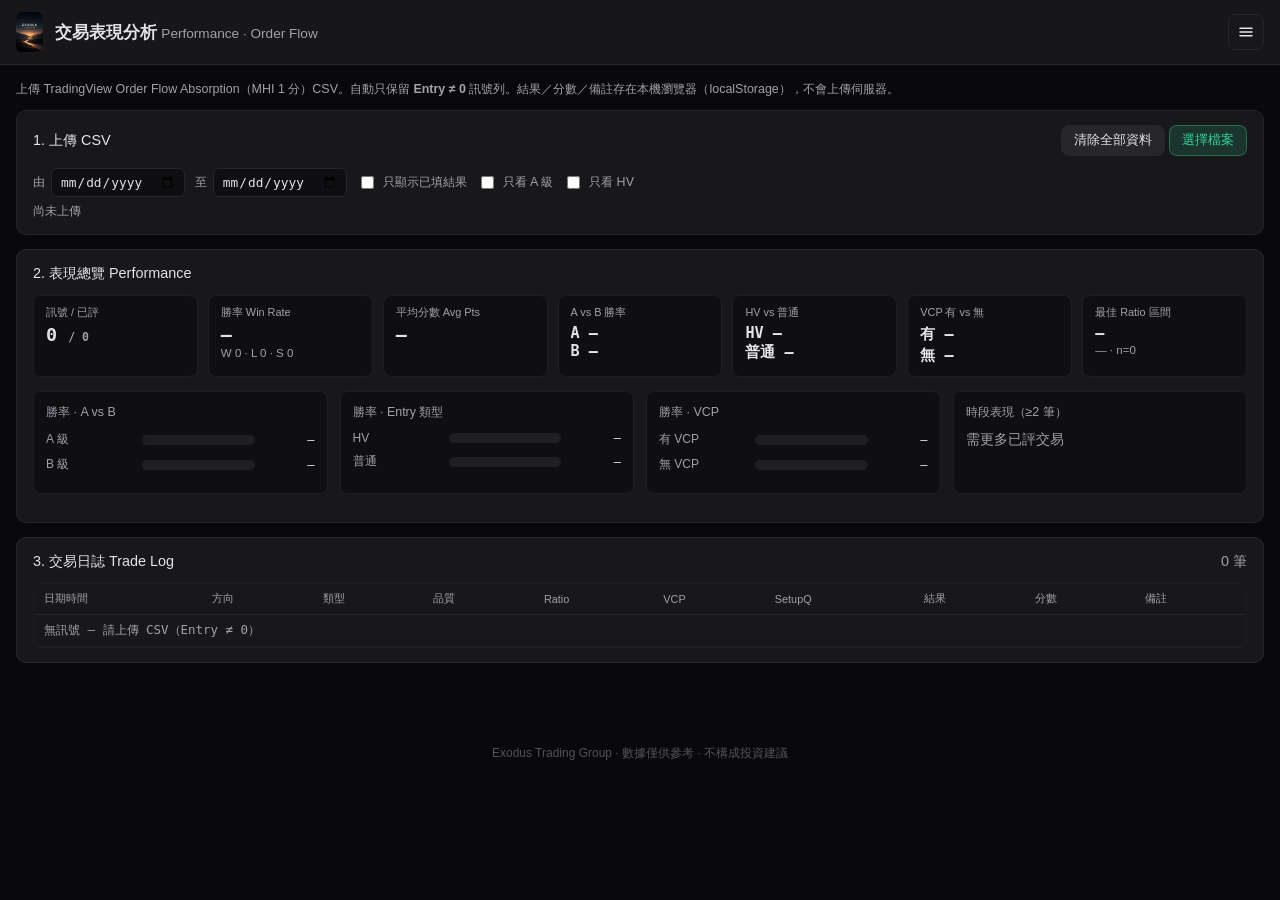
==== analysis/index.html @ 1570cea7 "Add files via upload" ====
<!DOCTYPE html>
<html lang="zh-HK">
<head>
<meta charset="UTF-8" />
<meta name="viewport" content="width=device-width, initial-scale=1.0" />
<link rel="icon" type="image/png" href="favicon.png" />
<title>交易表現分析 · Exodus Trading Group</title>
<style>
:root {
  --bg:#09090b; --card:#18181b; --border:#27272a;
  --text:#e4e4e7; --muted:#a1a1aa;
  --emerald:#34d399; --rose:#fb7185; --amber:#fbbf24; --blue:#60a5fa;
}
*{box-sizing:border-box}
body{margin:0;font-family:-apple-system,BlinkMacSystemFont,"Segoe UI",sans-serif;background:var(--bg);color:var(--text);font-size:14px}
header{border-bottom:1px solid var(--border);background:rgba(24,24,27,.92);position:sticky;top:0;z-index:20;padding:12px 16px;display:flex;flex-wrap:wrap;gap:12px;justify-content:space-between;align-items:center}
.brand-lockup{display:flex;align-items:center;gap:12px}
.brand-logo-link img{height:40px;width:auto;border-radius:6px;object-fit:cover;display:block}
h1{margin:0;font-size:1.05rem;font-weight:600}
h1 span{color:var(--muted);font-weight:400;font-size:.85rem}
.header-menu{position:relative}
.menu-toggle{width:36px;height:36px;border-radius:8px;background:var(--card);border:1px solid var(--border);color:var(--text);cursor:pointer;display:inline-flex;align-items:center;justify-content:center}
.menu-toggle svg{width:18px;height:18px}
.menu-dropdown{display:none;position:absolute;right:0;top:calc(100% + 6px);min-width:180px;padding:6px;border-radius:10px;background:#18181b;border:1px solid #27272a;box-shadow:0 12px 32px rgba(0,0,0,.45);z-index:50}
.header-menu.open .menu-dropdown{display:block}
.menu-dropdown a{display:block;padding:9px 12px;border-radius:7px;color:var(--text);text-decoration:none;font-size:.82rem}
.menu-dropdown a:hover{background:#27272a}
.menu-dropdown a.menu-active{color:var(--emerald);background:rgba(52,211,153,.1)}
.menu-section{font-size:.68rem;color:#71717a;padding:6px 12px 4px}
.container{width:100%;max-width:100%;padding:16px}
.note{color:var(--muted);font-size:.78rem;margin-bottom:12px}
.panel{background:var(--card);border:1px solid var(--border);border-radius:10px;padding:14px 16px;margin-bottom:14px}
.panel h2{margin:0 0 12px;font-size:.9rem;font-weight:500;display:flex;justify-content:space-between;align-items:center;flex-wrap:wrap;gap:8px}
.controls{display:flex;flex-wrap:wrap;gap:10px;align-items:center;font-size:.78rem}
.controls label{color:var(--muted);display:flex;align-items:center;gap:6px}
.controls input,.controls select{background:#0f0f12;border:1px solid var(--border);color:var(--text);border-radius:6px;padding:5px 8px;font-size:.8rem}
.btn{background:#27272a;border:1px solid var(--border);color:var(--text);border-radius:8px;padding:6px 12px;cursor:pointer;font-size:.8rem}
.btn:hover{border-color:#3f3f46}
.btn-primary{background:rgba(52,211,153,.15);border-color:rgba(52,211,153,.35);color:var(--emerald)}
.kpi-grid{display:grid;grid-template-columns:repeat(auto-fit,minmax(140px,1fr));gap:10px;margin-bottom:14px}
.kpi{background:#0f0f12;border:1px solid #1f1f23;border-radius:8px;padding:10px 12px}
.kpi .l{font-size:.68rem;color:var(--muted);margin-bottom:4px}
.kpi .v{font-size:1.15rem;font-weight:600;font-family:ui-monospace,monospace}
.kpi .s{font-size:.72rem;color:var(--muted);margin-top:2px}
.pos{color:var(--emerald)}.neg{color:var(--rose)}.mu{color:var(--muted)}
.charts{display:grid;grid-template-columns:repeat(auto-fit,minmax(260px,1fr));gap:12px;margin-bottom:14px}
.chart-card{background:#0f0f12;border:1px solid #1f1f23;border-radius:8px;padding:12px}
.chart-card h3{margin:0 0 10px;font-size:.78rem;font-weight:500;color:var(--muted)}
.bar-row{display:flex;align-items:center;gap:8px;margin-bottom:8px;font-size:.75rem}
.bar-row .lab{width:88px;flex-shrink:0;color:var(--muted)}
.bar-row .track{flex:1;height:10px;background:#1f1f23;border-radius:999px;overflow:hidden}
.bar-row .fill{height:100%;border-radius:999px;background:var(--emerald)}
.bar-row .fill.weak{background:#71717a}
.bar-row .fill.warn{background:var(--amber)}
.bar-row .val{width:52px;text-align:right;font-family:ui-monospace,monospace}
.table-wrap{overflow:auto;max-height:560px;border:1px solid #1f1f23;border-radius:8px}
table{width:100%;border-collapse:collapse;font-size:.78rem}
th{text-align:left;padding:8px 10px;color:var(--muted);font-size:.68rem;font-weight:500;border-bottom:1px solid var(--border);position:sticky;top:0;background:#18181b;z-index:1}
td{padding:7px 10px;border-bottom:1px solid #1f1f23;font-family:ui-monospace,monospace;white-space:nowrap}
tr:hover td{background:rgba(255,255,255,.02)}
td input,td select{background:#0f0f12;border:1px solid var(--border);color:var(--text);border-radius:5px;padding:3px 6px;font-size:.75rem;max-width:100%}
td input.pts{width:70px}
td input.notes{width:120px;font-family:inherit}
.tag{display:inline-block;padding:1px 7px;border-radius:999px;font-size:.68rem}
.tag-buy{background:rgba(52,211,153,.15);color:var(--emerald)}
.tag-sell{background:rgba(251,113,133,.15);color:var(--rose)}
.tag-a{background:rgba(96,165,250,.15);color:var(--blue)}
.tag-b{background:rgba(161,161,170,.12);color:var(--muted)}
.tag-hv{background:rgba(251,191,36,.12);color:var(--amber)}
.file-list{font-size:.75rem;color:var(--muted);margin-top:6px}
footer{margin-top:24px;padding:16px;text-align:center;color:#52525b;font-size:.75rem}
@media(max-width:768px){
  .brand-logo-link img{height:32px}
  h1{font-size:.95rem}
  td input.notes{width:90px}
}
</style>
</head>
<body>
<header>
  <div class="brand-lockup">
    <a href="../" class="brand-logo-link" title="總覽"><img src="exodus-logo.jpg" alt="Exodus" /></a>
    <h1>交易表現分析 <span>Performance · Order Flow</span></h1>
  </div>
  <div class="header-menu" id="headerMenu">
    <button type="button" class="menu-toggle" onclick="toggleMenu(event)" aria-label="選單">
      <svg viewBox="0 0 24 24" fill="none" stroke="currentColor" stroke-width="2" stroke-linecap="round">
        <line x1="4" y1="7" x2="20" y2="7"/><line x1="4" y1="12" x2="20" y2="12"/><line x1="4" y1="17" x2="20" y2="17"/>
      </svg>
    </button>
    <div class="menu-dropdown">
      <div class="menu-section">頁面</div>
      <a href="../">總覽 Home</a>
      <a href="../options/">恒指期權 HSI OI</a>
      <a href="../stock-oi/">股票期權 Stocks</a>
      <a href="../futures/">期貨 Futures</a>
      <a href="./" class="menu-active">交易表現 Analysis</a>
    </div>
  </div>
</header>

<div class="container">
  <div class="note">上傳 TradingView Order Flow Absorption（MHI 1 分）CSV。自動只保留 <strong>Entry ≠ 0</strong> 訊號列。結果／分數／備註存在本機瀏覽器（localStorage），不會上傳伺服器。</div>

  <div class="panel">
    <h2><span>1. 上傳 CSV</span>
      <span>
        <button class="btn" onclick="clearAllData()">清除全部資料</button>
        <button class="btn btn-primary" onclick="document.getElementById('csvFiles').click()">選擇檔案</button>
      </span>
    </h2>
    <div class="controls">
      <input type="file" id="csvFiles" accept=".csv,text/csv" multiple style="display:none" onchange="onFiles(event)" />
      <label>由 <input type="date" id="dateFrom" onchange="renderAll()" /></label>
      <label>至 <input type="date" id="dateTo" onchange="renderAll()" /></label>
      <label><input type="checkbox" id="onlyLogged" onchange="renderAll()" /> 只顯示已填結果</label>
      <label><input type="checkbox" id="onlyA" onchange="renderAll()" /> 只看 A 級</label>
      <label><input type="checkbox" id="onlyHV" onchange="renderAll()" /> 只看 HV</label>
    </div>
    <div class="file-list" id="fileList">尚未上傳</div>
  </div>

  <div class="panel">
    <h2>2. 表現總覽 Performance</h2>
    <div class="kpi-grid" id="kpiGrid"></div>
    <div class="charts" id="charts"></div>
  </div>

  <div class="panel">
    <h2><span>3. 交易日誌 Trade Log</span><span class="mu" id="tradeCount"></span></h2>
    <div class="table-wrap">
      <table>
        <thead>
          <tr>
            <th>日期時間</th>
            <th>方向</th>
            <th>類型</th>
            <th>品質</th>
            <th>Ratio</th>
            <th>VCP</th>
            <th>SetupQ</th>
            <th>結果</th>
            <th>分數</th>
            <th>備註</th>
          </tr>
        </thead>
        <tbody id="tradeBody"></tbody>
      </table>
    </div>
  </div>
</div>

<footer>
  <p>Exodus Trading Group · 數據僅供參考 · 不構成投資建議</p>
</footer>

<script>
const LS_TRADES = "exodus_of_trades_v1";
const LS_RESULTS = "exodus_of_results_v1";
const LS_FILES = "exodus_of_files_v1";

let trades = loadJSON(LS_TRADES, []);
let results = loadJSON(LS_RESULTS, {}); // key -> {result, points, notes}
let fileNames = loadJSON(LS_FILES, []);

function loadJSON(k, fallback){
  try { return JSON.parse(localStorage.getItem(k)) ?? fallback; } catch(e){ return fallback; }
}
function saveJSON(k, v){
  try { localStorage.setItem(k, JSON.stringify(v)); } catch(e){}
}

function toggleMenu(e){
  if(e) e.stopPropagation();
  document.getElementById("headerMenu").classList.toggle("open");
}
document.addEventListener("click", e => {
  const m = document.getElementById("headerMenu");
  if(m && !m.contains(e.target)) m.classList.remove("open");
});

function parseCsv(text){
  const lines = text.replace(/^\uFEFF/,"").trim().split(/\r?\n/);
  if(lines.length<2) return [];
  const headers = lines[0].split(",").map(h=>h.trim());
  const rows = [];
  for(let i=1;i<lines.length;i++){
    if(!lines[i].trim()) continue;
    const cols = lines[i].split(",");
    const o = {};
    headers.forEach((h,idx)=>{
      const v = (cols[idx]||"").trim();
      if(v===""){ o[h]=null; return; }
      const n = Number(v);
      o[h] = isNaN(n) ? v : n;
    });
    rows.push(o);
  }
  return rows;
}

function num(r, keys){
  for(const k of keys){
    if(r[k]!=null && r[k]!=="" && !isNaN(Number(r[k]))) return Number(r[k]);
  }
  return null;
}

function classify(row){
  const time = String(row.time||row.Time||"");
  const entry = num(row, ["Entry","entry"])||0;
  if(!entry) return null;

  const buy = num(row, ["BuyVol","buyvol"])||0;
  const sell = num(row, ["SellVol","sellvol"])||0;
  const delta = num(row, ["Delta","delta"]);
  const ratio = num(row, ["Ratio","ratio"]);
  const vcp = num(row, ["VCP","vcp"])||0;
  const sq = num(row, ["SetupQuality","Setup Quality","setupquality"])||0;
  const abs = num(row, ["Absorption","absorption"])||0;
  const close = num(row, ["close","Close"]);
  const hvBuy = num(row, ["High Volume Buy Side"])||0;
  const hvSell = num(row, ["High Volume Sell Side"])||0;

  // Direction
  let dir = "BUY";
  if(delta!=null) dir = delta >= 0 ? "BUY" : "SELL";
  else if(buy||sell) dir = buy >= sell ? "BUY" : "SELL";
  // Entry value sign override if negative entry means sell
  if(entry < 0) dir = "SELL";
  if(entry > 0 && delta==null && buy==0 && sell==0) dir = "BUY";

  // Entry type
  let isHV = !!(hvBuy || hvSell);
  // heuristic: |entry|>=2 or label patterns
  if(Math.abs(entry) >= 2) isHV = true;
  if(Math.abs(delta||0) >= 30 && (buy+sell) >= 40) isHV = true;
  const entryType = dir === "BUY" ? (isHV ? "BUY HV" : "BUY") : (isHV ? "SELL HV" : "SELL");

  // Quality A/B from SetupQuality
  let quality = "B";
  if(sq >= 1) quality = "A";
  // also boost if VCP + absorption
  if(vcp && abs && sq>=0.5) quality = "A";

  const date = time.slice(0,10);
  const tm = time.includes("T") ? time.slice(11,16) : time.slice(-8,-3);
  const key = time || (date+"_"+close+"_"+entry);

  return {
    key, time, date, tm, dir, entryType, quality, isHV,
    ratio, vcp: !!vcp || (vcp&&vcp!==0), vcpVal: vcp,
    setupQ: sq, absorption: abs, delta, buy, sell, close, entry
  };
}

function onFiles(ev){
  const files = Array.from(ev.target.files||[]);
  if(!files.length) return;
  let pending = files.length;
  const newOnes = [];
  files.forEach(f => {
    const reader = new FileReader();
    reader.onload = () => {
      try {
        const rows = parseCsv(String(reader.result||""));
        rows.forEach(r => {
          const t = classify(r);
          if(t) newOnes.push(t);
        });
        if(!fileNames.includes(f.name)) fileNames.push(f.name);
      } catch(err){
        console.error(err);
        alert("解析失敗: "+f.name+"\n"+err.message);
      }
      pending--;
      if(pending===0) mergeTrades(newOnes);
    };
    reader.readAsText(f);
  });
  ev.target.value = "";
}

function mergeTrades(newOnes){
  const map = new Map(trades.map(t => [t.key, t]));
  newOnes.forEach(t => map.set(t.key, t));
  trades = Array.from(map.values()).sort((a,b)=> String(a.time).localeCompare(String(b.time)));
  saveJSON(LS_TRADES, trades);
  saveJSON(LS_FILES, fileNames);
  renderAll();
}

function clearAllData(){
  if(!confirm("確定清除所有已上傳訊號與手動結果？")) return;
  trades = []; results = {}; fileNames = [];
  saveJSON(LS_TRADES, trades);
  saveJSON(LS_RESULTS, results);
  saveJSON(LS_FILES, fileNames);
  renderAll();
}

function getResult(key){
  return results[key] || { result:"", points:"", notes:"" };
}

function setResultField(key, field, value){
  if(!results[key]) results[key] = { result:"", points:"", notes:"" };
  results[key][field] = value;
  saveJSON(LS_RESULTS, results);
  renderKPIs(filteredTrades());
  renderCharts(filteredTrades());
}

function filteredTrades(){
  const from = document.getElementById("dateFrom").value;
  const to = document.getElementById("dateTo").value;
  const onlyLogged = document.getElementById("onlyLogged").checked;
  const onlyA = document.getElementById("onlyA").checked;
  const onlyHV = document.getElementById("onlyHV").checked;
  return trades.filter(t => {
    if(from && t.date < from) return false;
    if(to && t.date > to) return false;
    if(onlyA && t.quality !== "A") return false;
    if(onlyHV && !t.isHV) return false;
    if(onlyLogged){
      const r = getResult(t.key).result;
      if(!r) return false;
    }
    return true;
  });
}

function statsOf(list){
  const logged = list.map(t => {
    const r = getResult(t.key);
    const pts = r.points===""||r.points==null ? null : Number(r.points);
    return { t, result: r.result, points: pts };
  }).filter(x => x.result);

  const wins = logged.filter(x => x.result==="Win");
  const losses = logged.filter(x => x.result==="Loss");
  const scratches = logged.filter(x => x.result==="Scratch");
  const withPts = logged.filter(x => x.points!=null && !isNaN(x.points));
  const avgPts = withPts.length ? withPts.reduce((a,b)=>a+b.points,0)/withPts.length : null;
  const wr = logged.length ? (wins.length/logged.length*100) : null;

  function wrSub(pred){
    const sub = logged.filter(x => pred(x.t));
    if(!sub.length) return null;
    return sub.filter(x=>x.result==="Win").length / sub.length * 100;
  }

  // best ratio range among logged
  const buckets = [
    {name:"<1.5", test:r => r!=null && r<1.5},
    {name:"1.5–3", test:r => r!=null && r>=1.5 && r<3},
    {name:"3–6", test:r => r!=null && r>=3 && r<6},
    {name:"≥6", test:r => r!=null && r>=6},
  ];
  let bestRatio = {name:"—", wr:null, n:0};
  buckets.forEach(b => {
    const sub = logged.filter(x => b.test(x.t.ratio));
    if(sub.length<2) return;
    const w = sub.filter(x=>x.result==="Win").length/sub.length*100;
    if(bestRatio.wr==null || w>bestRatio.wr) bestRatio = {name:b.name, wr:w, n:sub.length};
  });

  // time of day
  const hours = {};
  logged.forEach(x => {
    const h = (x.t.tm||"").slice(0,2) || "??";
    if(!hours[h]) hours[h] = {w:0,n:0};
    hours[h].n++;
    if(x.result==="Win") hours[h].w++;
  });

  return {
    totalSignals: list.length,
    logged: logged.length,
    wins: wins.length, losses: losses.length, scratches: scratches.length,
    wr, avgPts,
    wrA: wrSub(t=>t.quality==="A"),
    wrB: wrSub(t=>t.quality==="B"),
    wrHV: wrSub(t=>t.isHV),
    wrNorm: wrSub(t=>!t.isHV),
    wrVCP: wrSub(t=>t.vcp),
    wrNoVCP: wrSub(t=>!t.vcp),
    bestRatio, hours
  };
}

function fmtPct(x){ return x==null||isNaN(x) ? "—" : x.toFixed(1)+"%"; }
function fmtN(x){ return x==null||isNaN(x) ? "—" : (Math.round(x*10)/10).toString(); }

function renderKPIs(list){
  const s = statsOf(list);
  document.getElementById("kpiGrid").innerHTML = `
    <div class="kpi"><div class="l">訊號 / 已評</div><div class="v">${s.totalSignals} <span class="s">/ ${s.logged}</span></div></div>
    <div class="kpi"><div class="l">勝率 Win Rate</div><div class="v ${s.wr!=null?(s.wr>=50?"pos":"neg"):""}">${fmtPct(s.wr)}</div>
      <div class="s">W ${s.wins} · L ${s.losses} · S ${s.scratches}</div></div>
    <div class="kpi"><div class="l">平均分數 Avg Pts</div><div class="v ${s.avgPts!=null?(s.avgPts>=0?"pos":"neg"):""}">${fmtN(s.avgPts)}</div></div>
    <div class="kpi"><div class="l">A vs B 勝率</div><div class="v" style="font-size:.95rem">A ${fmtPct(s.wrA)}<br>B ${fmtPct(s.wrB)}</div></div>
    <div class="kpi"><div class="l">HV vs 普通</div><div class="v" style="font-size:.95rem">HV ${fmtPct(s.wrHV)}<br>普通 ${fmtPct(s.wrNorm)}</div></div>
    <div class="kpi"><div class="l">VCP 有 vs 無</div><div class="v" style="font-size:.95rem">有 ${fmtPct(s.wrVCP)}<br>無 ${fmtPct(s.wrNoVCP)}</div></div>
    <div class="kpi"><div class="l">最佳 Ratio 區間</div><div class="v" style="font-size:.95rem">${s.bestRatio.name}</div>
      <div class="s">${fmtPct(s.bestRatio.wr)} · n=${s.bestRatio.n}</div></div>
  `;
}

function bar(label, pct, cls){
  const w = pct==null ? 0 : Math.max(0, Math.min(100, pct));
  const c = cls || (pct!=null && pct>=50 ? "" : "weak");
  return `<div class="bar-row"><div class="lab">${label}</div><div class="track"><div class="fill ${c}" style="width:${w}%"></div></div><div class="val">${fmtPct(pct)}</div></div>`;
}

function renderCharts(list){
  const s = statsOf(list);
  // time of day top hours
  const hourBars = Object.entries(s.hours||{})
    .map(([h,v])=>({h, wr: v.n? v.w/v.n*100:null, n:v.n}))
    .filter(x=>x.n>=2)
    .sort((a,b)=>(b.wr||0)-(a.wr||0))
    .slice(0,6)
    .map(x => bar(x.h+":00", x.wr, x.wr>=50?"":"weak"))
    .join("") || '<div class="mu">需更多已評交易</div>';

  document.getElementById("charts").innerHTML = `
    <div class="chart-card"><h3>勝率 · A vs B</h3>${bar("A 級", s.wrA)}${bar("B 級", s.wrB)}</div>
    <div class="chart-card"><h3>勝率 · Entry 類型</h3>${bar("HV", s.wrHV)}${bar("普通", s.wrNorm)}</div>
    <div class="chart-card"><h3>勝率 · VCP</h3>${bar("有 VCP", s.wrVCP)}${bar("無 VCP", s.wrNoVCP)}</div>
    <div class="chart-card"><h3>時段表現（≥2 筆）</h3>${hourBars}</div>
  `;
}

function renderTable(list){
  document.getElementById("tradeCount").textContent = list.length + " 筆";
  const body = document.getElementById("tradeBody");
  if(!list.length){
    body.innerHTML = '<tr><td colspan="10" class="mu">無訊號 — 請上傳 CSV（Entry ≠ 0）</td></tr>';
    return;
  }
  body.innerHTML = list.slice().reverse().map(t => {
    const r = getResult(t.key);
    const dirCls = t.dir==="BUY"?"tag-buy":"tag-sell";
    return `<tr>
      <td>${t.date} ${t.tm}</td>
      <td><span class="tag ${dirCls}">${t.dir}</span></td>
      <td>${t.isHV?'<span class="tag tag-hv">':''}${t.entryType}${t.isHV?'</span>':''}</td>
      <td><span class="tag ${t.quality==="A"?"tag-a":"tag-b"}">${t.quality}</span></td>
      <td>${t.ratio!=null?Number(t.ratio).toFixed(2):"—"}</td>
      <td>${t.vcp?"Y":"—"}</td>
      <td>${t.setupQ!=null?t.setupQ:"—"}</td>
      <td>
        <select onchange="setResultField('${t.key.replace(/'/g,"\\'")}','result',this.value)">
          <option value="" ${!r.result?"selected":""}>—</option>
          <option value="Win" ${r.result==="Win"?"selected":""}>Win</option>
          <option value="Loss" ${r.result==="Loss"?"selected":""}>Loss</option>
          <option value="Scratch" ${r.result==="Scratch"?"selected":""}>Scratch</option>
        </select>
      </td>
      <td><input class="pts" type="number" step="1" value="${r.points??""}" placeholder="pts"
        onchange="setResultField('${t.key.replace(/'/g,"\\'")}','points',this.value)" /></td>
      <td><input class="notes" type="text" value="${(r.notes||"").replace(/"/g,"&quot;")}" placeholder="備註"
        onchange="setResultField('${t.key.replace(/'/g,"\\'")}','notes',this.value)" /></td>
    </tr>`;
  }).join("");
}

function renderAll(){
  document.getElementById("fileList").textContent =
    fileNames.length ? ("已載入: "+fileNames.join(", ")+" · 訊號 "+trades.length+" 筆") : "尚未上傳";
  const list = filteredTrades();
  renderKPIs(list);
  renderCharts(list);
  renderTable(list);
}

renderAll();
</script>
</body>
</html>
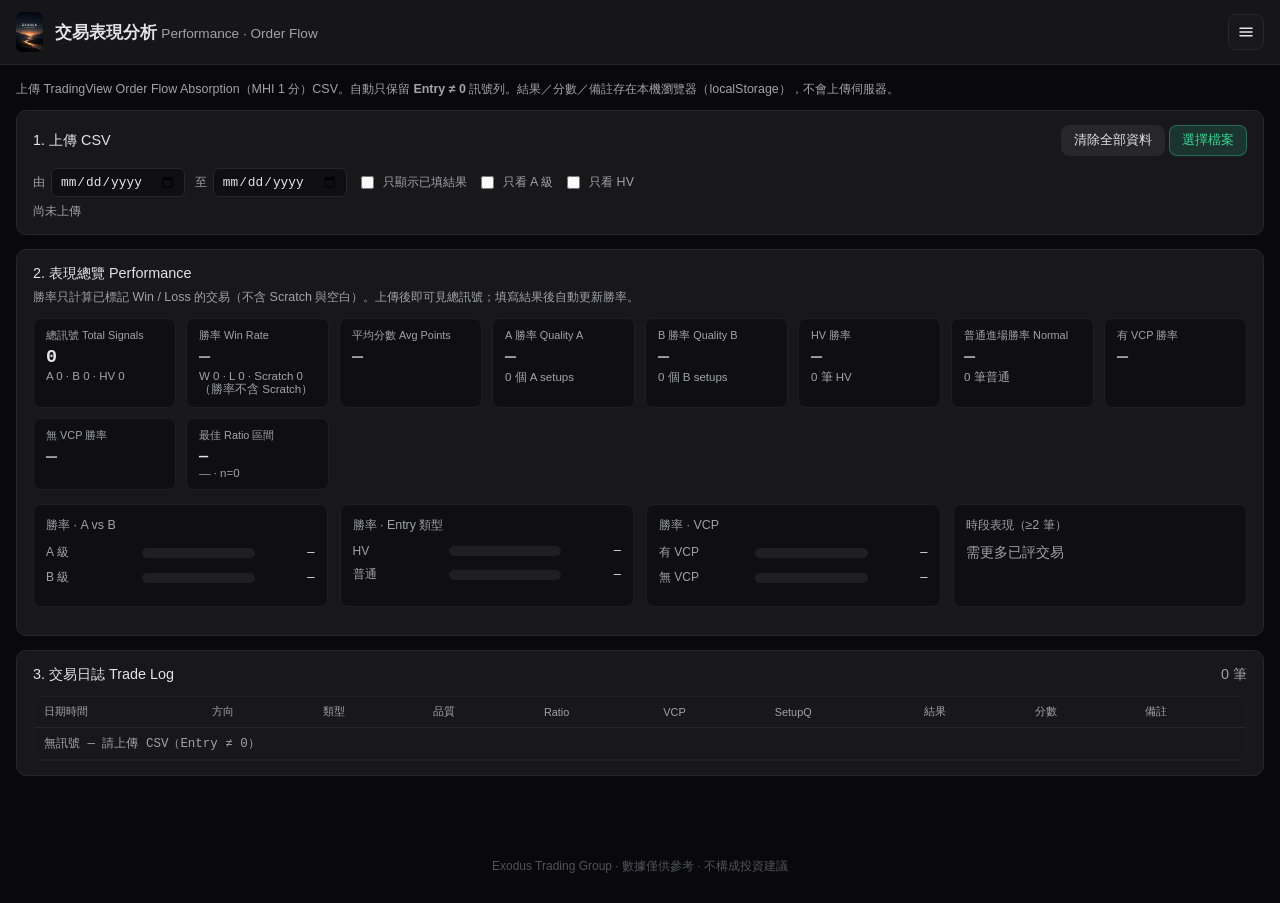
==== commit b80347be: "Add files via upload" ====
--- a/analysis/index.html
+++ b/analysis/index.html
@@ -122,6 +122,7 @@
 
   <div class="panel">
     <h2>2. 表現總覽 Performance</h2>
+    <div class="note" style="margin-top:-6px">勝率只計算已標記 Win / Loss 的交易（不含 Scratch 與空白）。上傳後即可見總訊號；填寫結果後自動更新勝率。</div>
     <div class="kpi-grid" id="kpiGrid"></div>
     <div class="charts" id="charts"></div>
   </div>
@@ -208,8 +209,9 @@
 
 function classify(row){
   const time = String(row.time||row.Time||"");
-  const entry = num(row, ["Entry","entry"])||0;
-  if(!entry) return null;
+  const entryRaw = num(row, ["Entry","entry"]);
+  if(entryRaw==null || entryRaw===0) return null;
+  const entry = entryRaw;
 
   const buy = num(row, ["BuyVol","buyvol"])||0;
   const sell = num(row, ["SellVol","sellvol"])||0;
@@ -222,26 +224,17 @@
   const hvBuy = num(row, ["High Volume Buy Side"])||0;
   const hvSell = num(row, ["High Volume Sell Side"])||0;
 
-  // Direction
-  let dir = "BUY";
-  if(delta!=null) dir = delta >= 0 ? "BUY" : "SELL";
-  else if(buy||sell) dir = buy >= sell ? "BUY" : "SELL";
-  // Entry value sign override if negative entry means sell
-  if(entry < 0) dir = "SELL";
-  if(entry > 0 && delta==null && buy==0 && sell==0) dir = "BUY";
-
-  // Entry type
-  let isHV = !!(hvBuy || hvSell);
-  // heuristic: |entry|>=2 or label patterns
-  if(Math.abs(entry) >= 2) isHV = true;
-  if(Math.abs(delta||0) >= 30 && (buy+sell) >= 40) isHV = true;
-  const entryType = dir === "BUY" ? (isHV ? "BUY HV" : "BUY") : (isHV ? "SELL HV" : "SELL");
-
-  // Quality A/B from SetupQuality
-  let quality = "B";
-  if(sq >= 1) quality = "A";
-  // also boost if VCP + absorption
-  if(vcp && abs && sq>=0.5) quality = "A";
+  // Entry: 1=BUY, -1=SELL, 2=BUY HV, -2=SELL HV
+  let dir = "BUY", entryType = "BUY", isHV = false;
+  if(entry===1){ dir="BUY"; entryType="BUY"; isHV=false; }
+  else if(entry===-1){ dir="SELL"; entryType="SELL"; isHV=false; }
+  else if(entry===2){ dir="BUY"; entryType="BUY HV"; isHV=true; }
+  else if(entry===-2){ dir="SELL"; entryType="SELL HV"; isHV=true; }
+  else if(entry>0){ dir="BUY"; entryType=entry>=2?"BUY HV":"BUY"; isHV=entry>=2; }
+  else { dir="SELL"; entryType=entry<=-2?"SELL HV":"SELL"; isHV=entry<=-2; }
+
+  // SetupQuality: 3=A, 2=B
+  let quality = (sq===3 || sq>=3) ? "A" : "B";
 
   const date = time.slice(0,10);
   const tm = time.includes("T") ? time.slice(11,16) : time.slice(-8,-3);
@@ -249,7 +242,7 @@
 
   return {
     key, time, date, tm, dir, entryType, quality, isHV,
-    ratio, vcp: !!vcp || (vcp&&vcp!==0), vcpVal: vcp,
+    ratio, vcp: vcp!==0 && vcp!=null, vcpVal: vcp, vcpLevel: vcp,
     setupQ: sq, absorption: abs, delta, buy, sell, close, entry
   };
 }
@@ -307,8 +300,10 @@
   if(!results[key]) results[key] = { result:"", points:"", notes:"" };
   results[key][field] = value;
   saveJSON(LS_RESULTS, results);
-  renderKPIs(filteredTrades());
-  renderCharts(filteredTrades());
+  const list = filteredTrades();
+  renderKPIs(list);
+  renderCharts(list);
+  // update trade count only; do not rebuild whole table (keeps focus)
 }
 
 function filteredTrades(){
@@ -331,26 +326,35 @@
 }
 
 function statsOf(list){
-  const logged = list.map(t => {
+  // Only Win/Loss count toward win rate; Scratch excluded from WR denominator
+  const graded = list.map(t => {
     const r = getResult(t.key);
     const pts = r.points===""||r.points==null ? null : Number(r.points);
     return { t, result: r.result, points: pts };
-  }).filter(x => x.result);
-
-  const wins = logged.filter(x => x.result==="Win");
-  const losses = logged.filter(x => x.result==="Loss");
-  const scratches = logged.filter(x => x.result==="Scratch");
-  const withPts = logged.filter(x => x.points!=null && !isNaN(x.points));
-  const avgPts = withPts.length ? withPts.reduce((a,b)=>a+b.points,0)/withPts.length : null;
-  const wr = logged.length ? (wins.length/logged.length*100) : null;
+  }).filter(x => x.result==="Win" || x.result==="Loss");
+
+  const scratched = list.filter(t => getResult(t.key).result==="Scratch").length;
+  const wins = graded.filter(x => x.result==="Win");
+  const losses = graded.filter(x => x.result==="Loss");
+  const withPts = list.map(t => {
+    const r = getResult(t.key);
+    if(r.result!=="Win" && r.result!=="Loss" && r.result!=="Scratch") return null;
+    if(r.points===""||r.points==null) return null;
+    const n = Number(r.points);
+    return isNaN(n) ? null : n;
+  }).filter(x => x!=null);
+  const avgPts = withPts.length ? withPts.reduce((a,b)=>a+b,0)/withPts.length : null;
+  const wr = graded.length ? (wins.length/graded.length*100) : null;
 
   function wrSub(pred){
-    const sub = logged.filter(x => pred(x.t));
+    const sub = graded.filter(x => pred(x.t));
     if(!sub.length) return null;
     return sub.filter(x=>x.result==="Win").length / sub.length * 100;
   }
-
-  // best ratio range among logged
+  function countSub(pred){
+    return list.filter(pred).length;
+  }
+
   const buckets = [
     {name:"<1.5", test:r => r!=null && r<1.5},
     {name:"1.5–3", test:r => r!=null && r>=1.5 && r<3},
@@ -359,15 +363,14 @@
   ];
   let bestRatio = {name:"—", wr:null, n:0};
   buckets.forEach(b => {
-    const sub = logged.filter(x => b.test(x.t.ratio));
+    const sub = graded.filter(x => b.test(x.t.ratio));
     if(sub.length<2) return;
     const w = sub.filter(x=>x.result==="Win").length/sub.length*100;
     if(bestRatio.wr==null || w>bestRatio.wr) bestRatio = {name:b.name, wr:w, n:sub.length};
   });
 
-  // time of day
   const hours = {};
-  logged.forEach(x => {
+  graded.forEach(x => {
     const h = (x.t.tm||"").slice(0,2) || "??";
     if(!hours[h]) hours[h] = {w:0,n:0};
     hours[h].n++;
@@ -376,8 +379,12 @@
 
   return {
     totalSignals: list.length,
-    logged: logged.length,
-    wins: wins.length, losses: losses.length, scratches: scratches.length,
+    countA: countSub(t => t.quality==="A"),
+    countB: countSub(t => t.quality==="B"),
+    countHV: countSub(t => t.isHV),
+    countNorm: countSub(t => !t.isHV),
+    graded: graded.length,
+    wins: wins.length, losses: losses.length, scratches: scratched,
     wr, avgPts,
     wrA: wrSub(t=>t.quality==="A"),
     wrB: wrSub(t=>t.quality==="B"),
@@ -394,14 +401,24 @@
 
 function renderKPIs(list){
   const s = statsOf(list);
-  document.getElementById("kpiGrid").innerHTML = `
-    <div class="kpi"><div class="l">訊號 / 已評</div><div class="v">${s.totalSignals} <span class="s">/ ${s.logged}</span></div></div>
-    <div class="kpi"><div class="l">勝率 Win Rate</div><div class="v ${s.wr!=null?(s.wr>=50?"pos":"neg"):""}">${fmtPct(s.wr)}</div>
-      <div class="s">W ${s.wins} · L ${s.losses} · S ${s.scratches}</div></div>
-    <div class="kpi"><div class="l">平均分數 Avg Pts</div><div class="v ${s.avgPts!=null?(s.avgPts>=0?"pos":"neg"):""}">${fmtN(s.avgPts)}</div></div>
-    <div class="kpi"><div class="l">A vs B 勝率</div><div class="v" style="font-size:.95rem">A ${fmtPct(s.wrA)}<br>B ${fmtPct(s.wrB)}</div></div>
-    <div class="kpi"><div class="l">HV vs 普通</div><div class="v" style="font-size:.95rem">HV ${fmtPct(s.wrHV)}<br>普通 ${fmtPct(s.wrNorm)}</div></div>
-    <div class="kpi"><div class="l">VCP 有 vs 無</div><div class="v" style="font-size:.95rem">有 ${fmtPct(s.wrVCP)}<br>無 ${fmtPct(s.wrNoVCP)}</div></div>
+  const el = document.getElementById("kpiGrid");
+  if(!el) return;
+  el.innerHTML = `
+    <div class="kpi"><div class="l">總訊號 Total Signals</div><div class="v">${s.totalSignals}</div>
+      <div class="s">A ${s.countA} · B ${s.countB} · HV ${s.countHV}</div></div>
+    <div class="kpi"><div class="l">勝率 Win Rate</div><div class="v ${s.wr!=null?(s.wr>=50?"pos":"neg"):"mu"}">${fmtPct(s.wr)}</div>
+      <div class="s">W ${s.wins} · L ${s.losses} · Scratch ${s.scratches}（勝率不含 Scratch）</div></div>
+    <div class="kpi"><div class="l">平均分數 Avg Points</div><div class="v ${s.avgPts!=null?(s.avgPts>=0?"pos":"neg"):"mu"}">${fmtN(s.avgPts)}</div></div>
+    <div class="kpi"><div class="l">A 勝率 Quality A</div><div class="v ${s.wrA!=null?(s.wrA>=50?"pos":"neg"):"mu"}">${fmtPct(s.wrA)}</div>
+      <div class="s">${s.countA} 個 A setups</div></div>
+    <div class="kpi"><div class="l">B 勝率 Quality B</div><div class="v ${s.wrB!=null?(s.wrB>=50?"pos":"neg"):"mu"}">${fmtPct(s.wrB)}</div>
+      <div class="s">${s.countB} 個 B setups</div></div>
+    <div class="kpi"><div class="l">HV 勝率</div><div class="v ${s.wrHV!=null?(s.wrHV>=50?"pos":"neg"):"mu"}">${fmtPct(s.wrHV)}</div>
+      <div class="s">${s.countHV} 筆 HV</div></div>
+    <div class="kpi"><div class="l">普通進場勝率 Normal</div><div class="v ${s.wrNorm!=null?(s.wrNorm>=50?"pos":"neg"):"mu"}">${fmtPct(s.wrNorm)}</div>
+      <div class="s">${s.countNorm} 筆普通</div></div>
+    <div class="kpi"><div class="l">有 VCP 勝率</div><div class="v ${s.wrVCP!=null?(s.wrVCP>=50?"pos":"neg"):"mu"}">${fmtPct(s.wrVCP)}</div></div>
+    <div class="kpi"><div class="l">無 VCP 勝率</div><div class="v ${s.wrNoVCP!=null?(s.wrNoVCP>=50?"pos":"neg"):"mu"}">${fmtPct(s.wrNoVCP)}</div></div>
     <div class="kpi"><div class="l">最佳 Ratio 區間</div><div class="v" style="font-size:.95rem">${s.bestRatio.name}</div>
       <div class="s">${fmtPct(s.bestRatio.wr)} · n=${s.bestRatio.n}</div></div>
   `;
@@ -433,8 +450,10 @@
 }
 
 function renderTable(list){
-  document.getElementById("tradeCount").textContent = list.length + " 筆";
+  const countEl = document.getElementById("tradeCount");
+  if(countEl) countEl.textContent = list.length + " 筆";
   const body = document.getElementById("tradeBody");
+  if(!body) return;
   if(!list.length){
     body.innerHTML = '<tr><td colspan="10" class="mu">無訊號 — 請上傳 CSV（Entry ≠ 0）</td></tr>';
     return;
@@ -442,37 +461,54 @@
   body.innerHTML = list.slice().reverse().map(t => {
     const r = getResult(t.key);
     const dirCls = t.dir==="BUY"?"tag-buy":"tag-sell";
-    return `<tr>
+    const keyAttr = encodeURIComponent(t.key);
+    return `<tr data-key="${keyAttr}">
       <td>${t.date} ${t.tm}</td>
       <td><span class="tag ${dirCls}">${t.dir}</span></td>
       <td>${t.isHV?'<span class="tag tag-hv">':''}${t.entryType}${t.isHV?'</span>':''}</td>
       <td><span class="tag ${t.quality==="A"?"tag-a":"tag-b"}">${t.quality}</span></td>
       <td>${t.ratio!=null?Number(t.ratio).toFixed(2):"—"}</td>
-      <td>${t.vcp?"Y":"—"}</td>
+      <td>${t.vcpVal!=null&&t.vcpVal!==0?t.vcpVal:(t.vcp?"Y":"—")}</td>
       <td>${t.setupQ!=null?t.setupQ:"—"}</td>
       <td>
-        <select onchange="setResultField('${t.key.replace(/'/g,"\\'")}','result',this.value)">
+        <select class="res-select" data-field="result">
           <option value="" ${!r.result?"selected":""}>—</option>
           <option value="Win" ${r.result==="Win"?"selected":""}>Win</option>
           <option value="Loss" ${r.result==="Loss"?"selected":""}>Loss</option>
           <option value="Scratch" ${r.result==="Scratch"?"selected":""}>Scratch</option>
         </select>
       </td>
-      <td><input class="pts" type="number" step="1" value="${r.points??""}" placeholder="pts"
-        onchange="setResultField('${t.key.replace(/'/g,"\\'")}','points',this.value)" /></td>
-      <td><input class="notes" type="text" value="${(r.notes||"").replace(/"/g,"&quot;")}" placeholder="備註"
-        onchange="setResultField('${t.key.replace(/'/g,"\\'")}','notes',this.value)" /></td>
+      <td><input class="pts res-input" data-field="points" type="number" step="1" value="${r.points??""}" placeholder="pts" /></td>
+      <td><input class="notes res-input" data-field="notes" type="text" value="${(r.notes||"").replace(/&/g,"&amp;").replace(/"/g,"&quot;")}" placeholder="備註" /></td>
     </tr>`;
   }).join("");
 }
 
+function bindTradeLogEvents(){
+  const body = document.getElementById("tradeBody");
+  if(!body || body.dataset.bound==="1") return;
+  body.dataset.bound = "1";
+  body.addEventListener("change", function(e){
+    const el = e.target;
+    if(!el.classList.contains("res-select") && !el.classList.contains("res-input")) return;
+    const tr = el.closest("tr");
+    if(!tr) return;
+    const key = decodeURIComponent(tr.getAttribute("data-key")||"");
+    const field = el.getAttribute("data-field");
+    if(!key || !field) return;
+    setResultField(key, field, el.value);
+  });
+}
+
 function renderAll(){
-  document.getElementById("fileList").textContent =
+  const fl = document.getElementById("fileList");
+  if(fl) fl.textContent =
     fileNames.length ? ("已載入: "+fileNames.join(", ")+" · 訊號 "+trades.length+" 筆") : "尚未上傳";
   const list = filteredTrades();
   renderKPIs(list);
   renderCharts(list);
   renderTable(list);
+  bindTradeLogEvents();
 }
 
 renderAll();
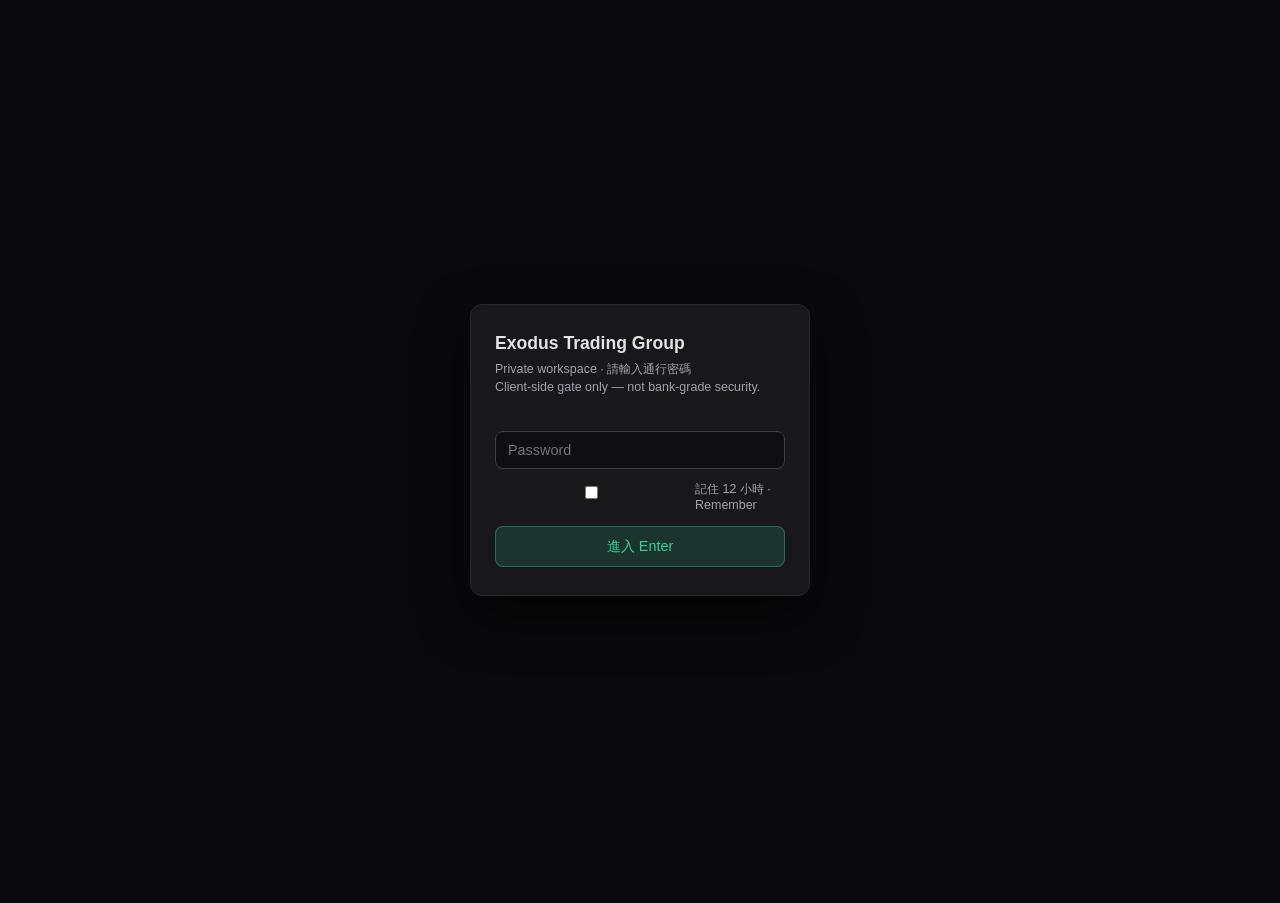
==== commit 0b9abc9f: "Add files via upload" ====
--- a/analysis/index.html
+++ b/analysis/index.html
@@ -1,6 +1,8 @@
 <!DOCTYPE html>
 <html lang="zh-HK">
 <head>
+<script src="../auth.js"></script>
+
 <meta charset="UTF-8" />
 <meta name="viewport" content="width=device-width, initial-scale=1.0" />
 <link rel="icon" type="image/png" href="favicon.png" />
